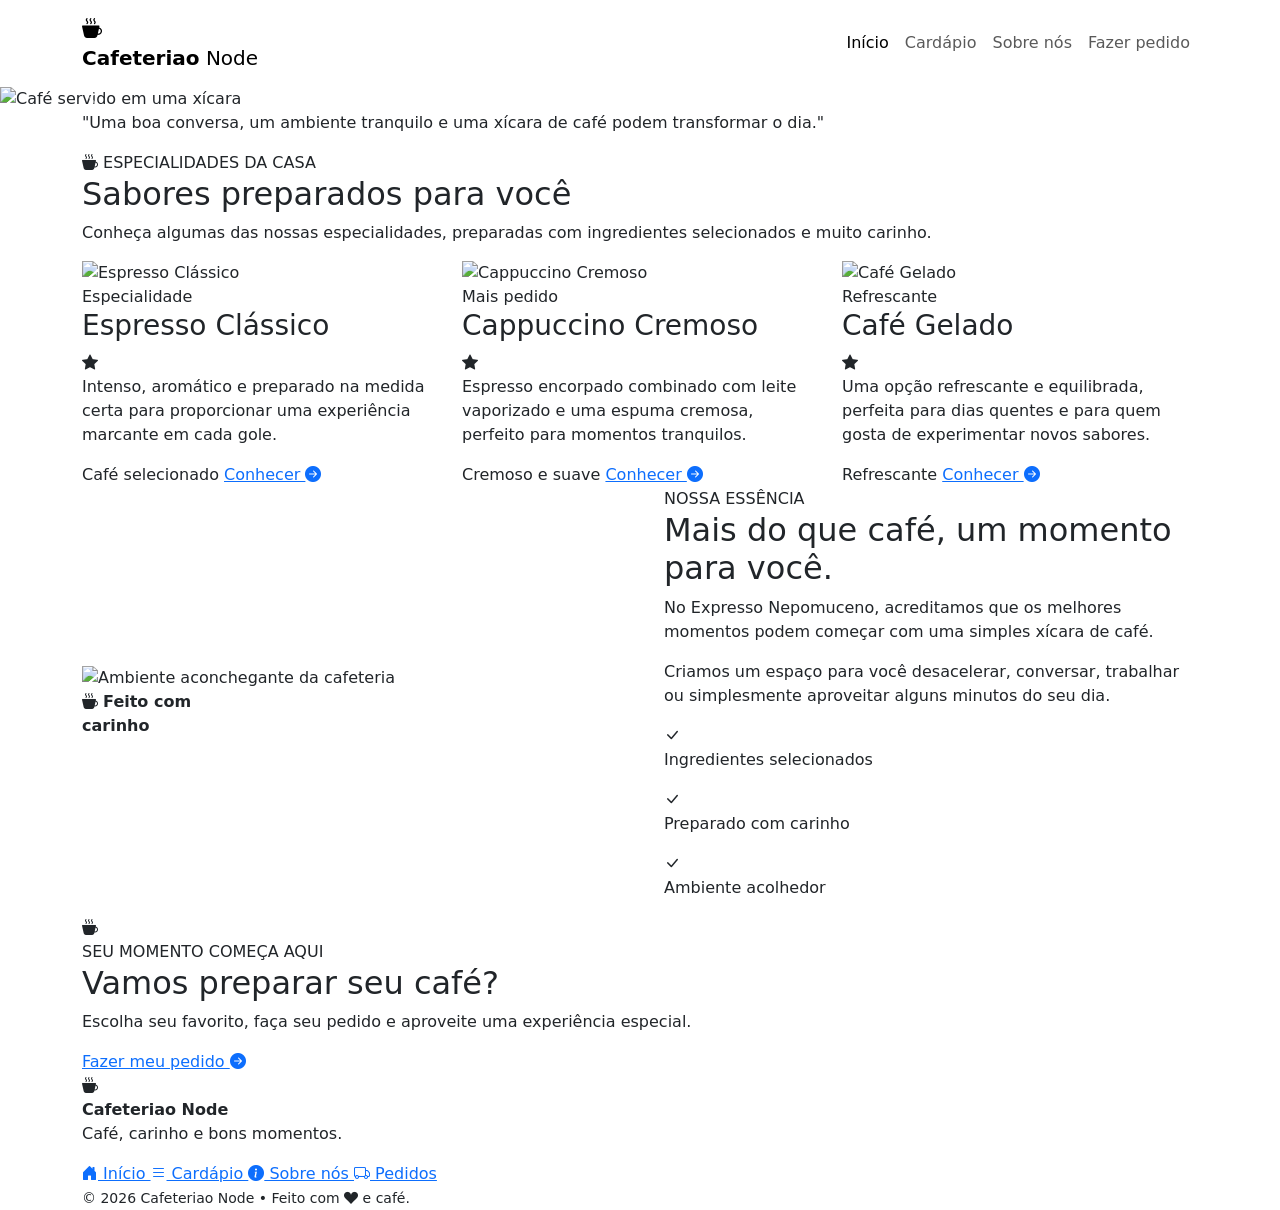
==== cafeterianode/src/main/resources/templates/index.html @ 25d58902 "Add files via upload" ====
<!DOCTYPE html>
<html lang="pt-BR">

<head>
    <meta charset="UTF-8">
    <meta name="viewport" content="width=device-width, initial-scale=1.0">

    <title>Cafeteriao Node | Café & Aconchego</title>

    <link href="https://cdn.jsdelivr.net/npm/bootstrap@5.3.8/dist/css/bootstrap.min.css" rel="stylesheet">

    <link rel="stylesheet" href="/static/css/style.css">
    <link rel="stylesheet" href="https://cdn.jsdelivr.net/npm/bootstrap-icons@1.13.1/font/bootstrap-icons.min.css">
</head>

<body>

    <!-- ================= NAVBAR ================= -->

    <header class="navbar-area">

        <nav class="navbar navbar-expand-lg">

            <div class="container">

                <a class="navbar-brand" href="#home">

                    <div class="logo">
                        <i class="bi bi-cup-hot-fill"></i>
                    </div>

                    <div class="brand-text">
                        <strong>Cafeteriao</strong>
                        <span>Node</span>
                    </div>

                </a>


                <button class="navbar-toggler" type="button" data-bs-toggle="collapse" data-bs-target="#menuPrincipal">

                    <span class="navbar-toggler-icon"></span>

                </button>


                <div class="collapse navbar-collapse" id="menuPrincipal">

                    <ul class="navbar-nav ms-auto align-items-lg-center">

                        <li class="nav-item">
                            <a class="nav-link active" href="/index.html">
                                Início
                            </a>
                        </li>

                        <li class="nav-item">
                            <a class="nav-link" href="/templates/cardapio.html">
                                Cardápio
                            </a>
                        </li>

                        <li class="nav-item">
                            <a class="nav-link" href="/templates/sobre_nos.html">
                                Sobre nós
                            </a>
                        </li>

                        <li class="nav-item">
                            <a class="nav-link nav-destaque" href="/templates/pedidos.html">
                                Fazer pedido
                            </a>
                        </li>

                    </ul>

                </div>

            </div>

        </nav>

    </header>


    <main>

        <!-- ================= HERO ================= -->

        <section id="home" class="hero">

            <div id="carrosselCafe" class="carousel slide carousel-fade" data-bs-ride="carousel">

                <div class="carousel-indicators">

                    <button type="button" data-bs-target="#carrosselCafe" data-bs-slide-to="0" class="active">
                    </button>

                    <button type="button" data-bs-target="#carrosselCafe" data-bs-slide-to="1">
                    </button>

                    <button type="button" data-bs-target="#carrosselCafe" data-bs-slide-to="2">
                    </button>

                </div>


                <div class="carousel-inner">

                    <!-- SLIDE 1 -->

                    <div class="carousel-item active">

                        <img src="/static/img/cafe.png" alt="Café servido em uma xícara">

                        <div class="hero-overlay"></div>

                        <div class="carousel-caption">

                            <div class="hero-content">

                                <div class="mini-title">
                                    <i class="bi bi-cup-hot-fill"></i> CAFÉ • SABOR • ACONCHEGO
                                </div>

                                <h1>
                                    Um café para
                                    <span>aquecer</span>
                                    seus momentos.
                                </h1>

                                <p>
                                    Descubra sabores especiais preparados
                                    com carinho para tornar seu dia ainda melhor.
                                </p>

                                <div class="hero-buttons">

                                    <a href="/templates/cardapio.html" class="btn-principal">
                                        Conheça o cardápio
                                        <span><i class="bi bi-arrow-right-circle-fill"></i></span>
                                    </a>

                                    <a href="/templates/sobre_nos.html" class="btn-secundario">
                                        Nossa história
                                    </a>

                                </div>

                            </div>

                        </div>

                    </div>


                    <!-- SLIDE 2 -->

                    <div class="carousel-item">

                        <img src="/static/img/cafe2.png" alt="Café sendo preparado">

                        <div class="hero-overlay"></div>

                        <div class="carousel-caption">

                            <div class="hero-content">

                                <div class="mini-title">
                                    <i class="bi bi-star"></i> PREPARADO COM CARINHO
                                </div>

                                <h2>
                                    O segredo está
                                    <span>em cada detalhe.</span>
                                </h2>

                                <p>
                                    Grãos selecionados, ingredientes especiais
                                    e muito cuidado em cada preparo.
                                </p>

                                <a href="/templates/cardapio.html" class="btn-principal">
                                    Descobrir sabores
                                    <span><i class="bi bi-arrow-right-circle-fill"></i></span>
                                </a>

                            </div>

                        </div>

                    </div>


                    <!-- SLIDE 3 -->

                    <div class="carousel-item">

                        <img src="/static/img/cafe3.png" alt="Café espresso servido">

                        <div class="hero-overlay"></div>

                        <div class="carousel-caption">

                            <div class="hero-content">

                                <div class="mini-title">
                                    <i class="bi bi-suit-heart-fill"></i> SEU MOMENTO
                                </div>

                                <h2>
                                    Sente-se,
                                    <span>relaxe</span>
                                    e aproveite.
                                </h2>

                                <p>
                                    Porque alguns momentos ficam ainda melhores
                                    acompanhados de uma boa xícara de café.
                                </p>

                                <a href="/templates/pedidos.html" class="btn-principal">
                                    Fazer meu pedido
                                    <span><i class="bi bi-arrow-right-circle-fill"></i></span>
                                </a>

                            </div>

                        </div>

                    </div>

                </div>


                <button class="carousel-control-prev" type="button" data-bs-target="#carrosselCafe"
                    data-bs-slide="prev">

                    <span class="carousel-control-prev-icon"></span>

                </button>


                <button class="carousel-control-next" type="button" data-bs-target="#carrosselCafe"
                    data-bs-slide="next">

                    <span class="carousel-control-next-icon"></span>

                </button>

            </div>

        </section>


        <!-- ================= FRASE ================= -->

        <section class="frase">

            <div class="container">

                <div class="frase-content">

                    <p>
                        "Uma boa conversa, um ambiente tranquilo
                        e uma xícara de café podem transformar o dia."
                    </p>

                </div>

            </div>

        </section>


        <!-- ================= ESPECIALIDADES DA CASA ================= -->

        <section>

            <div class="container">

                <div class="titulo-secao">

                    <span><i class="bi bi-cup-hot-fill"></i> ESPECIALIDADES DA CASA</span>

                    <h2>
                        Sabores preparados para você
                    </h2>

                    <p>
                        Conheça algumas das nossas especialidades,
                        preparadas com ingredientes selecionados e muito carinho.
                    </p>

                </div>


                <div class="row g-4">

                    <!-- ESPECIALIDADE 1 -->

                    <div class="col-12 col-md-6 col-lg-4">

                        <article class="produto-card">

                            <div class="produto-imagem">

                                <img src="https://images.unsplash.com/photo-1510707577719-ae7c14805e3a?auto=format&fit=crop&w=1000&q=90"
                                    alt="Espresso Clássico">

                                <div class="produto-tag">
                                    Especialidade
                                </div>

                            </div>


                            <div class="produto-info">

                                <div class="produto-topo">

                                    <h3>
                                        Espresso Clássico
                                    </h3>

                                    <span class="estrela">
                                        <i class="bi bi-star-fill"></i>
                                    </span>

                                </div>

                                <p>
                                    Intenso, aromático e preparado na medida
                                    certa para proporcionar uma experiência
                                    marcante em cada gole.
                                </p>


                                <div class="produto-bottom">

                                    <span class="descricao-produto">
                                        Café selecionado
                                    </span>

                                    <a href="/templates/cardapio.html" class="btn-pedir">
                                        Conhecer
                                        <span><i class="bi bi-arrow-right-circle-fill"></i></span>
                                    </a>

                                </div>

                            </div>

                        </article>

                    </div>


                    <!-- ESPECIALIDADE 2 -->

                    <div class="col-12 col-md-6 col-lg-4">

                        <article class="produto-card">

                            <div class="produto-imagem">

                                <img src="https://images.unsplash.com/photo-1572442388796-11668a67e53d?auto=format&fit=crop&w=1000&q=90"
                                    alt="Cappuccino Cremoso">

                                <div class="produto-tag favorito">
                                    Mais pedido
                                </div>

                            </div>


                            <div class="produto-info">

                                <div class="produto-topo">

                                    <h3>
                                        Cappuccino Cremoso
                                    </h3>

                                    <span class="estrela">
                                        <i class="bi bi-star-fill"></i>
                                    </span>

                                </div>

                                <p>
                                    Espresso encorpado combinado com leite
                                    vaporizado e uma espuma cremosa,
                                    perfeito para momentos tranquilos.
                                </p>


                                <div class="produto-bottom">

                                    <span class="descricao-produto">
                                        Cremoso e suave
                                    </span>

                                    <a href="/templates/cardapio.html" class="btn-pedir">
                                        Conhecer
                                        <span><i class="bi bi-arrow-right-circle-fill"></i></span>
                                    </a>

                                </div>

                            </div>

                        </article>

                    </div>


                    <!-- ESPECIALIDADE 3 -->

                    <div class="col-12 col-md-6 col-lg-4">

                        <article class="produto-card">

                            <div class="produto-imagem">

                                <img src="https://images.unsplash.com/photo-1461023058943-07fcbe16d735?auto=format&fit=crop&w=1000&q=90"
                                    alt="Café Gelado">

                                <div class="produto-tag">
                                    Refrescante
                                </div>

                            </div>


                            <div class="produto-info">

                                <div class="produto-topo">

                                    <h3>
                                        Café Gelado
                                    </h3>

                                    <span class="estrela">
                                        <i class="bi bi-star-fill"></i>
                                    </span>

                                </div>

                                <p>
                                    Uma opção refrescante e equilibrada,
                                    perfeita para dias quentes e para quem
                                    gosta de experimentar novos sabores.
                                </p>


                                <div class="produto-bottom">

                                    <span class="descricao-produto">
                                        Refrescante
                                    </span>

                                    <a href="/templates/cardapio.html" class="btn-pedir">
                                        Conhecer
                                        <span><i class="bi bi-arrow-right-circle-fill"></i></span>
                                    </a>

                                </div>

                            </div>

                        </article>

                    </div>

                </div>

            </div>

        </section>




        <!-- ================= SOBRE ================= -->

        <section id="sobre" class="sobre">

            <div class="container">

                <div class="row align-items-center g-5">

                    <div class="col-lg-6">

                        <div class="sobre-imagem">

                            <img src="/static/img/cafe.png" alt="Ambiente aconchegante da cafeteria">

                            <div class="selo">

                                <span><i class="bi bi-cup-hot-fill"></i></span>

                                <strong>
                                    Feito com
                                    <br>
                                    carinho
                                </strong>

                            </div>

                        </div>

                    </div>


                    <div class="col-lg-6">

                        <div class="sobre-texto">

                            <span class="mini-title-dark">
                                NOSSA ESSÊNCIA
                            </span>

                            <h2>
                                Mais do que café,
                                <span>um momento para você.</span>
                            </h2>

                            <p>
                                No Expresso Nepomuceno, acreditamos que
                                os melhores momentos podem começar com
                                uma simples xícara de café.
                            </p>

                            <p>
                                Criamos um espaço para você desacelerar,
                                conversar, trabalhar ou simplesmente
                                aproveitar alguns minutos do seu dia.
                            </p>


                            <div class="beneficios">

                                <div>
                                    <span><i class="bi bi-check-lg"></i></span>
                                    <p>
                                        Ingredientes selecionados
                                    </p>
                                </div>

                                <div>
                                    <span><i class="bi bi-check-lg"></i></span>
                                    <p>
                                        Preparado com carinho
                                    </p>
                                </div>

                                <div>
                                    <span><i class="bi bi-check-lg"></i></span>
                                    <p>
                                        Ambiente acolhedor
                                    </p>
                                </div>

                            </div>

                        </div>

                    </div>

                </div>

            </div>

        </section>


        <!-- ================= PEDIDOS ================= -->

        <section id="pedidos" class="pedidos">

            <div class="container">

                <div class="pedido-box">

                    <div class="pedido-icone">
                        <i class="bi bi-cup-hot-fill"></i>
                    </div>

                    <span>
                        SEU MOMENTO COMEÇA AQUI
                    </span>

                    <h2>
                        Vamos preparar seu café?
                    </h2>

                    <p>
                        Escolha seu favorito, faça seu pedido
                        e aproveite uma experiência especial.
                    </p>

                    <a href="templates/pedidos.html" class="btn-pedido-final">

                        Fazer meu pedido

                        <span><i class="bi bi-arrow-right-circle-fill"></i></span>

                    </a>

                </div>

            </div>

        </section>

    </main>


    <!-- =====================================================
     FOOTER
====================================================== -->

    <footer>

        <div class="container">

            <div class="footer-top">


                <div class="footer-brand">

                    <div class="logo">

                        <i class="bi bi-cup-hot-fill"></i>

                    </div>

                    <div>

                        <strong>
                            Cafeteriao Node 
                        </strong>

                        <p>
                            Café, carinho e bons momentos.
                        </p>

                    </div>

                </div>


                <div class="footer-links">

                    <a href="/index.html">
                        <i class="bi bi-house-door-fill"></i> Início
                    </a>

                    <a href="/templates/cardapio.html">
                        <i class="bi bi-list"></i> Cardápio
                    </a>

                    <a href="/templates/sobre_nos.html">
                        <i class="bi bi-info-circle-fill"></i> Sobre nós
                    </a>

                    <a href="/templates/pedidos.html">
                        <i class="bi bi-truck"></i> Pedidos
                    </a>

                </div>

            </div>


            <div class="footer-bottom">

                <small>
                    © 2026 Cafeteriao Node
                    • Feito com <i class="bi bi-suit-heart-fill"></i> e café.
                </small>

            </div>

        </div>

    </footer>


    <script src="https://cdn.jsdelivr.net/npm/bootstrap@5.3.8/dist/js/bootstrap.bundle.min.js">
    </script>

</body>

</html>
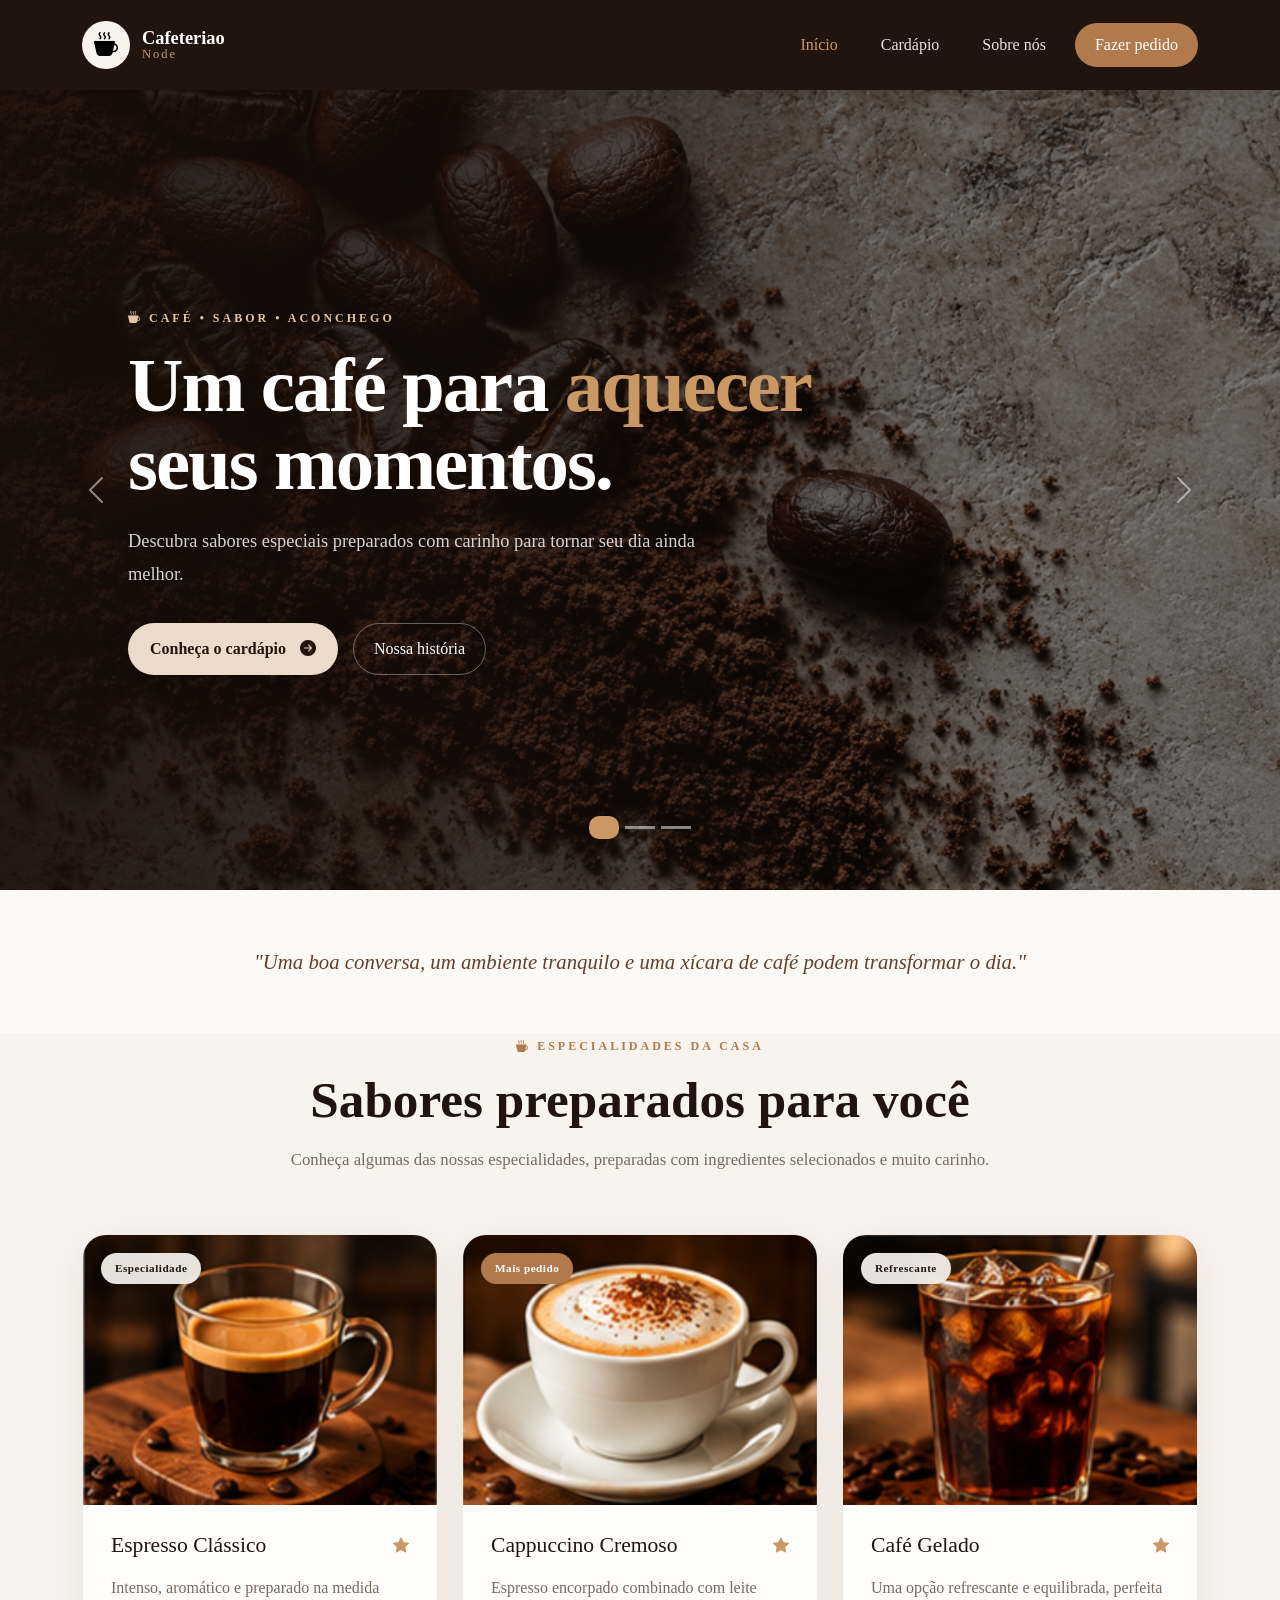
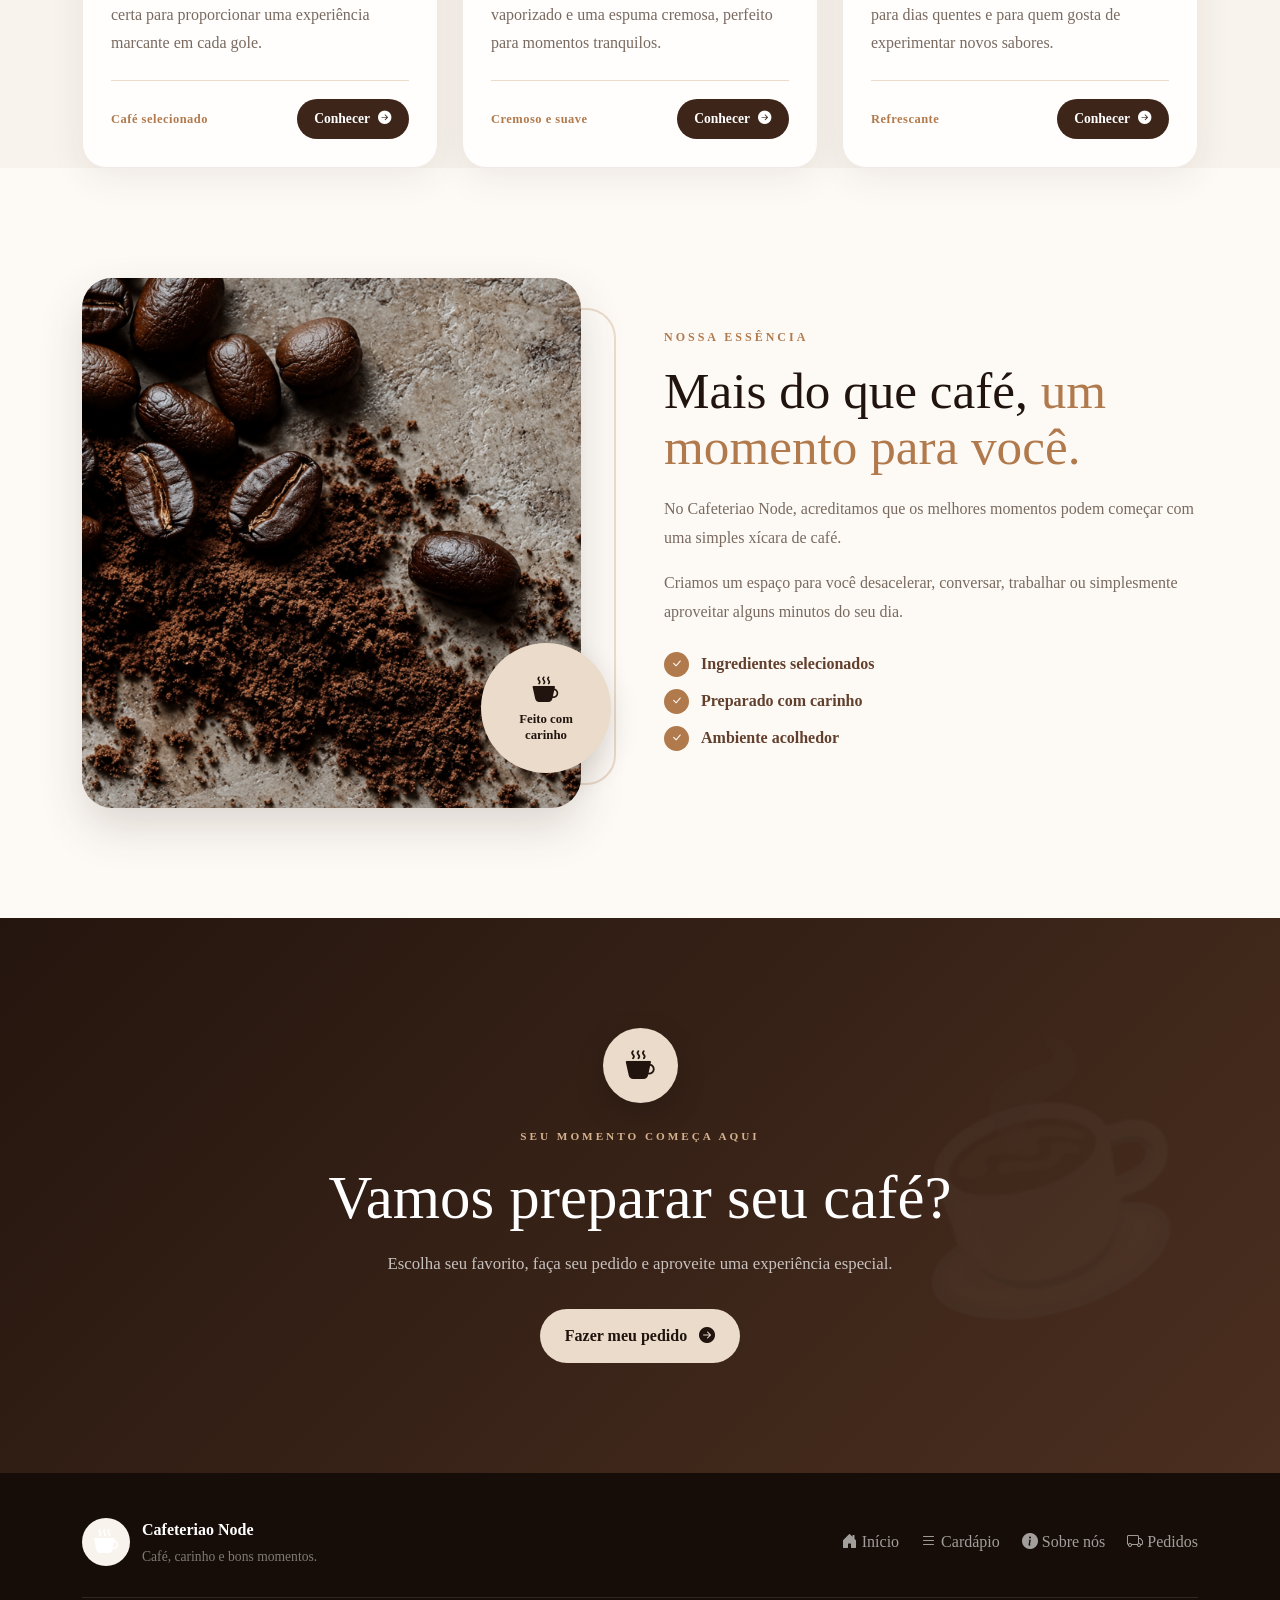
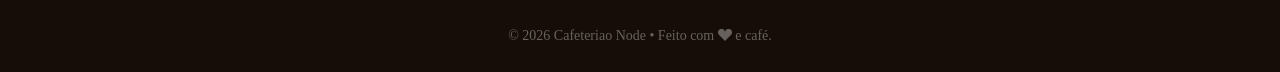
==== commit d264af11: "Att" ====
--- a/cafeterianode/src/main/resources/templates/index.html
+++ b/cafeterianode/src/main/resources/templates/index.html
@@ -9,7 +9,7 @@
 
     <link href="https://cdn.jsdelivr.net/npm/bootstrap@5.3.8/dist/css/bootstrap.min.css" rel="stylesheet">
 
-    <link rel="stylesheet" href="/static/css/style.css">
+    <link rel="stylesheet" href="../static/css/style.css">
     <link rel="stylesheet" href="https://cdn.jsdelivr.net/npm/bootstrap-icons@1.13.1/font/bootstrap-icons.min.css">
 </head>
 
@@ -49,25 +49,25 @@
                     <ul class="navbar-nav ms-auto align-items-lg-center">
 
                         <li class="nav-item">
-                            <a class="nav-link active" href="/index.html">
+                            <a class="nav-link active" href="index.html">
                                 Início
                             </a>
                         </li>
 
                         <li class="nav-item">
-                            <a class="nav-link" href="/templates/cardapio.html">
+                            <a class="nav-link" href="cardapio.html">
                                 Cardápio
                             </a>
                         </li>
 
                         <li class="nav-item">
-                            <a class="nav-link" href="/templates/sobre_nos.html">
+                            <a class="nav-link" href="sobre_nos.html">
                                 Sobre nós
                             </a>
                         </li>
 
                         <li class="nav-item">
-                            <a class="nav-link nav-destaque" href="/templates/pedidos.html">
+                            <a class="nav-link nav-destaque" href="pedidos.html">
                                 Fazer pedido
                             </a>
                         </li>
@@ -111,7 +111,7 @@
 
                     <div class="carousel-item active">
 
-                        <img src="/static/img/cafe.png" alt="Café servido em uma xícara">
+                        <img src="../static/img/cafe.png" alt="Café servido em uma xícara">
 
                         <div class="hero-overlay"></div>
 
@@ -158,7 +158,7 @@
 
                     <div class="carousel-item">
 
-                        <img src="/static/img/cafe2.png" alt="Café sendo preparado">
+                        <img src="../static/img/cafe2.png" alt="Café sendo preparado">
 
                         <div class="hero-overlay"></div>
 
@@ -196,7 +196,7 @@
 
                     <div class="carousel-item">
 
-                        <img src="/static/img/cafe3.png" alt="Café espresso servido">
+                        <img src="../static/img/cafe3.png" alt="Café espresso servido">
 
                         <div class="hero-overlay"></div>
 
@@ -305,7 +305,7 @@
 
                             <div class="produto-imagem">
 
-                                <img src="https://images.unsplash.com/photo-1510707577719-ae7c14805e3a?auto=format&fit=crop&w=1000&q=90"
+                                <img src="../static/img/espresso.png"
                                     alt="Espresso Clássico">
 
                                 <div class="produto-tag">
@@ -364,7 +364,7 @@
 
                             <div class="produto-imagem">
 
-                                <img src="https://images.unsplash.com/photo-1572442388796-11668a67e53d?auto=format&fit=crop&w=1000&q=90"
+                                <img src="../static/img/cappuccino.png"
                                     alt="Cappuccino Cremoso">
 
                                 <div class="produto-tag favorito">
@@ -423,7 +423,7 @@
 
                             <div class="produto-imagem">
 
-                                <img src="https://images.unsplash.com/photo-1461023058943-07fcbe16d735?auto=format&fit=crop&w=1000&q=90"
+                                <img src="../static/img/cafe-gelado.png"
                                     alt="Café Gelado">
 
                                 <div class="produto-tag">
@@ -494,7 +494,7 @@
 
                         <div class="sobre-imagem">
 
-                            <img src="/static/img/cafe.png" alt="Ambiente aconchegante da cafeteria">
+                            <img src="../static/img/cafe.png" alt="Ambiente aconchegante da cafeteria">
 
                             <div class="selo">
 
@@ -527,7 +527,7 @@
                             </h2>
 
                             <p>
-                                No Expresso Nepomuceno, acreditamos que
+                                No Cafeteriao Node, acreditamos que
                                 os melhores momentos podem começar com
                                 uma simples xícara de café.
                             </p>
@@ -639,7 +639,7 @@
                     <div>
 
                         <strong>
-                            Cafeteriao Node 
+                            Cafeteriao Node
                         </strong>
 
                         <p>
--- a/cafeterianode/src/main/resources/static/css/style.css
+++ b/cafeterianode/src/main/resources/static/css/style.css
@@ -0,0 +1,1567 @@
+/* =====================================================
+   CORES
+===================================================== */
+
+:root {
+
+    --marrom-escuro: #21140e;
+    --marrom: #3d2519;
+    --marrom-medio: #62402d;
+
+    --caramelo: #b17a4d;
+    --dourado: #c99864;
+
+    --creme: #f8f3ed;
+    --bege: #eadbca;
+    --bege-claro: #fdfaf6;
+
+    --branco: #ffffff;
+
+    --texto: #34251d;
+    --texto-claro: #796a60;
+
+}
+
+
+/* =====================================================
+   GERAL
+===================================================== */
+
+html {
+    scroll-behavior: smooth;
+}
+
+body {
+    margin: 0;
+    background: var(--creme);
+    color: var(--texto);
+    font-family: Georgia, 'Times New Roman', serif;
+}
+
+a {
+    text-decoration: none;
+}
+
+::selection {
+    color: var(--branco);
+    background: var(--caramelo);
+}
+
+
+/* =====================================
+   NAVBAR
+===================================== */
+
+.navbar-area {
+
+    background-color: var(--marrom-escuro);
+
+    position: sticky;
+
+    top: 0;
+
+    z-index: 1000;
+
+    box-shadow:
+        0 5px 25px rgba(33, 20, 14, 0.18);
+
+}
+
+
+.navbar {
+
+    min-height: 90px;
+
+}
+
+
+.navbar-brand {
+
+    display: flex;
+
+    align-items: center;
+
+    gap: 12px;
+
+    text-decoration: none;
+
+}
+
+
+.logo {
+
+    width: 48px;
+
+    height: 48px;
+
+    border-radius: 50%;
+
+    background-color: var(--creme);
+
+    display: flex;
+
+    align-items: center;
+
+    justify-content: center;
+
+    font-size: 24px;
+
+}
+
+
+.brand-text {
+
+    display: flex;
+
+    flex-direction: column;
+
+    line-height: 1.1;
+
+}
+
+
+.brand-text strong {
+
+    color: var(--branco);
+
+    font-size: 1.15rem;
+
+}
+
+
+.brand-text span {
+
+    color: var(--dourado);
+
+    font-size: 0.78rem;
+
+    letter-spacing: 2px;
+
+}
+
+
+.nav-link {
+
+    color: #eee3da !important;
+
+    margin-left: 15px;
+
+    padding: 10px 14px !important;
+
+    transition: 0.3s;
+
+}
+
+
+.nav-link:hover,
+.nav-link.active {
+
+    color: var(--dourado) !important;
+
+}
+
+
+.nav-destaque {
+
+    background-color: var(--caramelo);
+
+    color: white !important;
+
+    border-radius: 30px;
+
+    padding: 10px 20px !important;
+
+}
+
+
+.nav-destaque:hover {
+
+    background-color: var(--dourado);
+
+    color: var(--marrom-escuro) !important;
+
+}
+
+
+/* =====================================================
+   HERO
+===================================================== */
+
+.hero {
+
+    height: 800px;
+
+    background: var(--marrom-escuro);
+
+}
+
+.carousel,
+.carousel-inner,
+.carousel-item {
+
+    height: 100%;
+
+}
+
+.carousel-item {
+
+    position: relative;
+
+    overflow: hidden;
+
+}
+
+.carousel-item img {
+
+    width: 100%;
+    height: 100%;
+
+    object-fit: cover;
+
+    filter:
+        brightness(0.78) saturate(0.85);
+
+    transform: scale(1.03);
+
+    transition:
+        transform 8s ease;
+
+}
+
+.carousel-item.active img {
+
+    transform: scale(1.08);
+
+}
+
+
+/* Overlay */
+
+.hero-overlay {
+
+    position: absolute;
+
+    inset: 0;
+
+    background:
+        linear-gradient(90deg,
+            rgba(25, 14, 8, 0.9) 0%,
+            rgba(25, 14, 8, 0.68) 40%,
+            rgba(25, 14, 8, 0.25) 80%);
+
+}
+
+
+/* Conteúdo */
+
+.carousel-caption {
+
+    position: absolute;
+
+    inset: 0;
+
+    z-index: 5;
+
+    display: flex;
+
+    align-items: center;
+
+    text-align: left;
+
+    padding:
+        100px 10%;
+
+}
+
+.hero-content {
+
+    max-width: 700px;
+
+}
+
+.mini-title {
+
+    display: inline-block;
+
+    margin-bottom: 20px;
+
+    color: #e1c5a6;
+
+    font-size: 0.75rem;
+
+    font-weight: 700;
+
+    letter-spacing: 3px;
+
+}
+
+.carousel-caption h1,
+.carousel-caption h2 {
+
+    margin-bottom: 22px;
+
+    color: var(--branco);
+
+    font-size:
+        clamp(3rem,
+            6vw,
+            5.4rem);
+
+    line-height: 1.02;
+
+    font-weight: 700;
+
+    letter-spacing: -2px;
+
+}
+
+.carousel-caption h1 span,
+.carousel-caption h2 span {
+
+    color: #c99864;
+
+}
+
+.carousel-caption p {
+
+    max-width: 570px;
+
+    margin-bottom: 32px;
+
+    color:
+        rgba(255,
+            255,
+            255,
+            0.82);
+
+    font-size: 1.15rem;
+
+    line-height: 1.8;
+
+}
+
+
+/* Botões */
+
+.hero-buttons {
+
+    display: flex;
+
+    align-items: center;
+
+    gap: 15px;
+
+}
+
+.btn-principal {
+
+    display: inline-flex;
+
+    align-items: center;
+
+    gap: 14px;
+
+    padding: 14px 22px;
+
+    color: var(--marrom-escuro);
+
+    background: var(--bege);
+
+    border-radius: 50px;
+
+    font-weight: 700;
+
+    box-shadow:
+        0 10px 30px rgba(0, 0, 0, 0.2);
+
+    transition: 0.3s;
+
+}
+
+.btn-principal:hover {
+
+    color: var(--marrom-escuro);
+
+    background: var(--branco);
+
+    transform: translateY(-3px);
+
+}
+
+.btn-principal span {
+
+    transition: 0.3s;
+
+}
+
+.btn-principal:hover span {
+
+    transform: translateX(5px);
+
+}
+
+
+.btn-secundario {
+
+    padding: 13px 20px;
+
+    color: var(--branco);
+
+    border: 1px solid rgba(255,
+            255,
+            255,
+            0.35);
+
+    border-radius: 50px;
+
+    transition: 0.3s;
+
+}
+
+.btn-secundario:hover {
+
+    color: var(--branco);
+
+    background:
+        rgba(255,
+            255,
+            255,
+            0.1);
+
+}
+
+
+/* Indicadores */
+
+.carousel-indicators {
+
+    z-index: 10;
+
+    bottom: 35px;
+
+}
+
+.carousel-indicators button {
+
+    width: 30px;
+
+    height: 4px;
+
+    margin: 0 5px;
+
+    border: none;
+
+    border-radius: 10px;
+
+}
+
+.carousel-indicators .active {
+
+    background: var(--dourado);
+
+}
+
+
+/* =====================================================
+   FRASE
+===================================================== */
+
+.frase {
+
+    padding: 55px 0;
+
+    background: var(--bege-claro);
+
+}
+
+.frase-content {
+
+    max-width: 850px;
+
+    margin: auto;
+
+    display: flex;
+
+    align-items: center;
+
+    justify-content: center;
+
+    gap: 20px;
+
+    text-align: center;
+
+}
+
+.frase-content span {
+
+    color: var(--caramelo);
+
+    font-size: 2rem;
+
+}
+
+.frase-content p {
+
+    margin: 0;
+
+    color: var(--marrom-medio);
+
+    font-family: Georgia, serif;
+
+    font-size: 1.3rem;
+
+    font-style: italic;
+
+    line-height: 1.6;
+
+}
+
+
+/* =====================================================
+   PRODUTOS
+===================================================== */
+
+.produtos {
+
+    padding: 110px 0;
+
+    background:
+        linear-gradient(180deg,
+            var(--creme),
+            #efe3d6);
+
+}
+
+.titulo-secao {
+
+    max-width: 700px;
+
+    margin:
+        0 auto 60px;
+
+    text-align: center;
+
+}
+
+.titulo-secao>span {
+
+    color: var(--caramelo);
+
+    font-size: 0.75rem;
+
+    font-weight: 800;
+
+    letter-spacing: 3px;
+
+}
+
+.titulo-secao h2 {
+
+    margin:
+        12px 0 15px;
+
+    color: var(--marrom-escuro);
+
+    font-size:
+        clamp(2.1rem,
+            4vw,
+            3.3rem);
+
+    font-weight: 700;
+
+}
+
+.titulo-secao p {
+
+    margin: 0;
+
+    color: var(--texto-claro);
+
+    font-size: 1.05rem;
+
+    line-height: 1.7;
+
+}
+
+
+/* =====================================================
+   CARD PRODUTO
+===================================================== */
+
+.produto-card {
+
+    overflow: hidden;
+
+    height: 100%;
+
+    background:
+        rgba(255,
+            255,
+            255,
+            0.88);
+
+    border:
+        1px solid rgba(100,
+            65,
+            40,
+            0.1);
+
+    border-radius: 24px;
+
+    box-shadow:
+        0 10px 35px rgba(65,
+            42,
+            25,
+            0.08);
+
+    transition:
+        transform 0.4s ease,
+        box-shadow 0.4s ease;
+
+}
+
+.produto-card:hover {
+
+    transform:
+        translateY(-10px);
+
+    box-shadow:
+        0 25px 50px rgba(65,
+            42,
+            25,
+            0.15);
+
+}
+
+
+/* Imagem */
+
+.produto-imagem {
+
+    position: relative;
+
+    height: 270px;
+
+    overflow: hidden;
+
+}
+
+.produto-imagem img {
+
+    width: 100%;
+    height: 100%;
+
+    object-fit: cover;
+
+    transition:
+        transform 0.7s ease;
+
+}
+
+.produto-card:hover .produto-imagem img {
+
+    transform: scale(1.08);
+
+}
+
+
+/* Tag */
+
+.produto-tag {
+
+    position: absolute;
+
+    top: 18px;
+    left: 18px;
+
+    padding: 7px 14px;
+
+    color: var(--marrom-escuro);
+
+    background:
+        rgba(248,
+            243,
+            237,
+            0.93);
+
+    border-radius: 30px;
+
+    font-size: 0.7rem;
+
+    font-weight: 800;
+
+    letter-spacing: 0.5px;
+
+    backdrop-filter: blur(8px);
+
+}
+
+.produto-tag.favorito {
+
+    color: var(--branco);
+
+    background: var(--caramelo);
+
+}
+
+
+/* Informações */
+
+.produto-info {
+
+    padding: 28px;
+
+}
+
+.produto-topo {
+
+    display: flex;
+
+    align-items: center;
+
+    justify-content: space-between;
+
+    gap: 10px;
+
+}
+
+.produto-topo h3 {
+
+    margin: 0;
+
+    color: var(--marrom-escuro);
+
+    font-size: 1.35rem;
+
+}
+
+.estrela {
+
+    color: var(--dourado);
+
+    font-size: 1rem;
+
+}
+
+.produto-info>p {
+
+    min-height: 76px;
+
+    margin:
+        15px 0 24px;
+
+    color: var(--texto-claro);
+
+    line-height: 1.7;
+
+}
+
+.produto-bottom {
+
+    display: flex;
+
+    align-items: center;
+
+    justify-content: space-between;
+
+    padding-top: 18px;
+
+    border-top:
+        1px solid var(--bege);
+
+}
+
+.produto-bottom small {
+
+    display: block;
+
+    color: #9a8980;
+
+    font-size: 0.7rem;
+
+}
+
+.produto-bottom strong {
+
+    display: block;
+
+    margin-top: 3px;
+
+    color: var(--marrom);
+
+    font-size: 1.25rem;
+
+}
+
+.btn-pedir {
+
+    display: inline-flex;
+
+    align-items: center;
+
+    gap: 8px;
+
+    padding: 10px 17px;
+
+    color: var(--branco);
+
+    background: var(--marrom);
+
+    border-radius: 50px;
+
+    font-size: 0.85rem;
+
+    font-weight: 700;
+
+    transition: 0.3s;
+
+}
+
+.btn-pedir:hover {
+
+    color: var(--branco);
+
+    background: var(--caramelo);
+
+    transform: translateY(-2px);
+
+}
+
+/* =====================================================
+   ESPECIALIDADES DA CASA - SEM PREÇO
+===================================================== */
+
+.descricao-produto {
+    color: var(--caramelo);
+
+    font-size: 0.78rem;
+
+    font-weight: 700;
+
+    letter-spacing: 0.5px;
+}
+
+.produto-bottom {
+    min-height: 45px;
+}
+
+.btn-pedir {
+    white-space: nowrap;
+}
+
+
+/* =====================================================
+   SOBRE
+===================================================== */
+
+.sobre {
+
+    padding: 110px 0;
+
+    background: var(--bege-claro);
+
+}
+
+.sobre-imagem {
+
+    position: relative;
+
+    height: 530px;
+
+    padding-right: 35px;
+
+}
+
+.sobre-imagem::after {
+
+    content: "";
+
+    position: absolute;
+
+    top: 30px;
+    right: 0;
+
+    width: 85%;
+
+    height: 90%;
+
+    border: 2px solid var(--bege);
+
+    border-radius: 30px;
+
+    z-index: 0;
+
+}
+
+.sobre-imagem img {
+
+    position: relative;
+
+    z-index: 1;
+
+    width: 100%;
+    height: 100%;
+
+    object-fit: cover;
+
+    border-radius: 30px;
+
+    box-shadow:
+        0 20px 45px rgba(55,
+            35,
+            20,
+            0.16);
+
+}
+
+
+/* Selo */
+
+.selo {
+
+    position: absolute;
+
+    right: 5px;
+
+    bottom: 35px;
+
+    z-index: 2;
+
+    width: 130px;
+    height: 130px;
+
+    display: flex;
+
+    flex-direction: column;
+
+    align-items: center;
+    justify-content: center;
+
+    text-align: center;
+
+    color: var(--marrom-escuro);
+
+    background: var(--bege);
+
+    border-radius: 50%;
+
+    box-shadow:
+        0 12px 30px rgba(50,
+            30,
+            15,
+            0.15);
+
+}
+
+.selo span {
+
+    font-size: 1.6rem;
+
+}
+
+.selo strong {
+
+    font-size: 0.8rem;
+
+    line-height: 1.3;
+
+}
+
+
+/* Texto */
+
+.mini-title-dark {
+
+    color: var(--caramelo);
+
+    font-size: 0.75rem;
+
+    font-weight: 800;
+
+    letter-spacing: 3px;
+
+}
+
+.sobre-texto h2 {
+
+    margin:
+        15px 0 20px;
+
+    color: var(--marrom-escuro);
+
+    font-size:
+        clamp(2.2rem,
+            4vw,
+            3.5rem);
+
+    line-height: 1.1;
+
+}
+
+.sobre-texto h2 span {
+
+    color: var(--caramelo);
+
+}
+
+.sobre-texto>p {
+
+    color: var(--texto-claro);
+
+    line-height: 1.8;
+
+}
+
+
+/* Benefícios */
+
+.beneficios {
+
+    margin-top: 25px;
+
+}
+
+.beneficios div {
+
+    display: flex;
+
+    align-items: center;
+
+    gap: 12px;
+
+    margin-bottom: 12px;
+
+}
+
+.beneficios span {
+
+    width: 25px;
+    height: 25px;
+
+    display: flex;
+
+    align-items: center;
+    justify-content: center;
+
+    color: var(--branco);
+
+    background: var(--caramelo);
+
+    border-radius: 50%;
+
+    font-size: 0.7rem;
+
+}
+
+.beneficios p {
+
+    margin: 0;
+
+    color: var(--marrom-medio);
+
+    font-weight: 600;
+
+}
+
+
+/* =====================================================
+   PEDIDOS
+===================================================== */
+
+.pedidos {
+
+    position: relative;
+
+    padding: 110px 0;
+
+    overflow: hidden;
+
+    background:
+        linear-gradient(135deg,
+            #24150e,
+            #4b2f20);
+
+}
+
+.pedidos::before {
+
+    content: "☕";
+
+    position: absolute;
+
+    right: 7%;
+
+    top: 15%;
+
+    color:
+        rgba(255,
+            255,
+            255,
+            0.035);
+
+    font-size: 15rem;
+
+    transform: rotate(-15deg);
+
+}
+
+.pedido-box {
+
+    position: relative;
+
+    z-index: 2;
+
+    max-width: 750px;
+
+    margin: auto;
+
+    text-align: center;
+
+}
+
+.pedido-icone {
+
+    width: 75px;
+    height: 75px;
+
+    display: flex;
+
+    align-items: center;
+    justify-content: center;
+
+    margin: 0 auto 20px;
+
+    color: var(--marrom-escuro);
+
+    background: var(--bege);
+
+    border-radius: 50%;
+
+    font-size: 1.8rem;
+
+    box-shadow:
+        0 10px 30px rgba(0,
+            0,
+            0,
+            0.2);
+
+}
+
+.pedido-box>span {
+
+    color: #d5b28e;
+
+    font-size: 0.7rem;
+
+    font-weight: 800;
+
+    letter-spacing: 3px;
+
+}
+
+.pedido-box h2 {
+
+    margin:
+        15px 0;
+
+    color: var(--branco);
+
+    font-size:
+        clamp(2.3rem,
+            5vw,
+            3.8rem);
+
+}
+
+.pedido-box p {
+
+    max-width: 600px;
+
+    margin:
+        0 auto 30px;
+
+    color:
+        rgba(255,
+            255,
+            255,
+            0.72);
+
+    font-size: 1.05rem;
+
+    line-height: 1.7;
+
+}
+
+.btn-pedido-final {
+
+    display: inline-flex;
+
+    align-items: center;
+
+    gap: 12px;
+
+    padding: 15px 25px;
+
+    color: var(--marrom-escuro);
+
+    background: var(--bege);
+
+    border-radius: 50px;
+
+    font-weight: 800;
+
+    transition: 0.3s;
+
+}
+
+.btn-pedido-final:hover {
+
+    color: var(--marrom-escuro);
+
+    background: var(--branco);
+
+    transform: translateY(-4px);
+
+    box-shadow:
+        0 15px 30px rgba(0,
+            0,
+            0,
+            0.25);
+
+}
+
+
+/* =====================================================
+   FOOTER
+===================================================== */
+
+footer {
+
+    padding: 45px 0 25px;
+
+    color: var(--branco);
+
+    background: #160d08;
+
+}
+
+.footer-top {
+
+    display: flex;
+
+    align-items: center;
+
+    justify-content: space-between;
+
+    gap: 30px;
+
+    padding-bottom: 30px;
+
+    border-bottom:
+        1px solid rgba(255,
+            255,
+            255,
+            0.1);
+
+}
+
+.footer-brand {
+
+    display: flex;
+
+    align-items: center;
+
+    gap: 12px;
+
+}
+
+.footer-brand strong {
+
+    display: block;
+
+}
+
+.footer-brand p {
+
+    margin: 5px 0 0;
+
+    color:
+        rgba(255,
+            255,
+            255,
+            0.45);
+
+    font-size: 0.85rem;
+
+}
+
+.footer-links {
+
+    display: flex;
+
+    gap: 22px;
+
+}
+
+.footer-links a {
+
+    color:
+        rgba(255,
+            255,
+            255,
+            0.6);
+
+    transition: 0.3s;
+
+}
+
+.footer-links a:hover {
+
+    color: var(--branco);
+
+}
+
+.footer-bottom {
+
+    padding-top: 25px;
+
+    text-align: center;
+
+    color:
+        rgba(255,
+            255,
+            255,
+            0.35);
+
+}
+
+
+/* =====================================================
+   RESPONSIVIDADE
+===================================================== */
+
+@media (max-width: 991px) {
+
+    .navbar {
+
+        width: 92%;
+
+    }
+
+    .nav-destaque {
+
+        display: inline-block;
+
+        margin:
+            10px 0 0;
+
+    }
+
+    .hero {
+
+        height: 700px;
+
+    }
+
+    .carousel-caption {
+
+        padding:
+            100px 8% 60px;
+
+    }
+
+    .sobre-imagem {
+
+        height: 450px;
+
+    }
+
+}
+
+
+@media (max-width: 768px) {
+
+    .navbar {
+
+        margin-top: 10px;
+
+        padding: 8px 12px;
+
+    }
+
+    .brand-text span {
+
+        display: none;
+
+    }
+
+    .logo {
+
+        width: 40px;
+        height: 40px;
+
+    }
+
+    .hero {
+
+        height: 650px;
+
+    }
+
+    .carousel-caption {
+
+        align-items: center;
+
+        text-align: center;
+
+        padding:
+            100px 7% 50px;
+
+    }
+
+    .hero-content {
+
+        width: 100%;
+
+    }
+
+    .carousel-caption h1,
+    .carousel-caption h2 {
+
+        font-size: 2.7rem;
+
+        letter-spacing: -1px;
+
+    }
+
+    .carousel-caption p {
+
+        font-size: 1rem;
+
+    }
+
+    .hero-buttons {
+
+        justify-content: center;
+
+        flex-wrap: wrap;
+
+    }
+
+    .frase {
+
+        padding: 40px 20px;
+
+    }
+
+    .frase-content {
+
+        flex-direction: column;
+
+    }
+
+    .frase-content p {
+
+        font-size: 1.1rem;
+
+    }
+
+    .produtos,
+    .sobre,
+    .pedidos {
+
+        padding: 75px 0;
+
+    }
+
+    .sobre-imagem {
+
+        height: 400px;
+
+        padding-right: 15px;
+
+    }
+
+    .selo {
+
+        right: -5px;
+
+        width: 110px;
+        height: 110px;
+
+    }
+
+    .footer-top {
+
+        flex-direction: column;
+
+        text-align: center;
+
+    }
+
+    .footer-links {
+
+        flex-wrap: wrap;
+
+        justify-content: center;
+
+    }
+
+}
+
+
+@media (max-width: 480px) {
+
+    .navbar {
+
+        width: 94%;
+
+    }
+
+    .carousel-caption h1,
+    .carousel-caption h2 {
+
+        font-size: 2.2rem;
+
+    }
+
+    .carousel-caption p {
+
+        font-size: 0.92rem;
+
+    }
+
+    .btn-principal,
+    .btn-secundario {
+
+        padding: 11px 16px;
+
+        font-size: 0.85rem;
+
+    }
+
+    .produto-imagem {
+
+        height: 230px;
+
+    }
+
+    .produto-info {
+
+        padding: 22px;
+
+    }
+
+    .sobre-imagem {
+
+        height: 350px;
+
+    }
+
+    .sobre-imagem::after {
+
+        display: none;
+
+    }
+
+}
